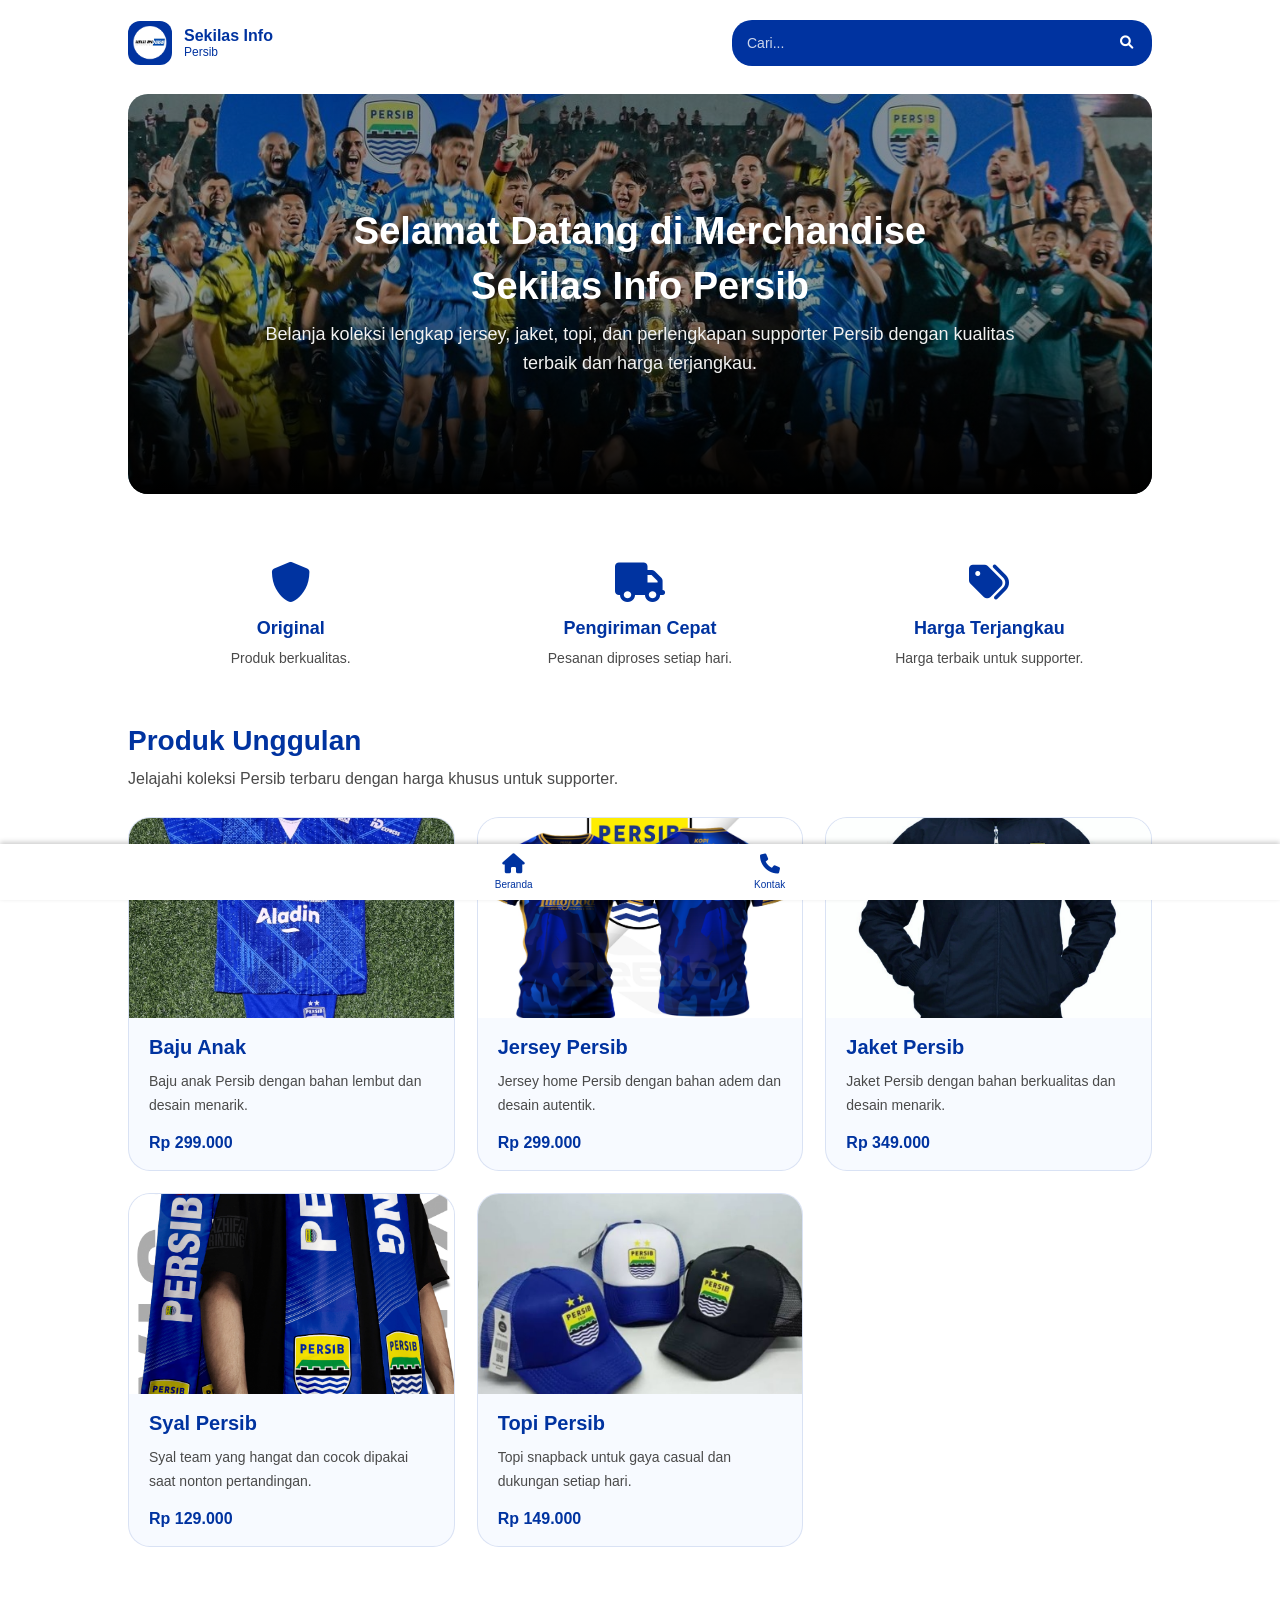
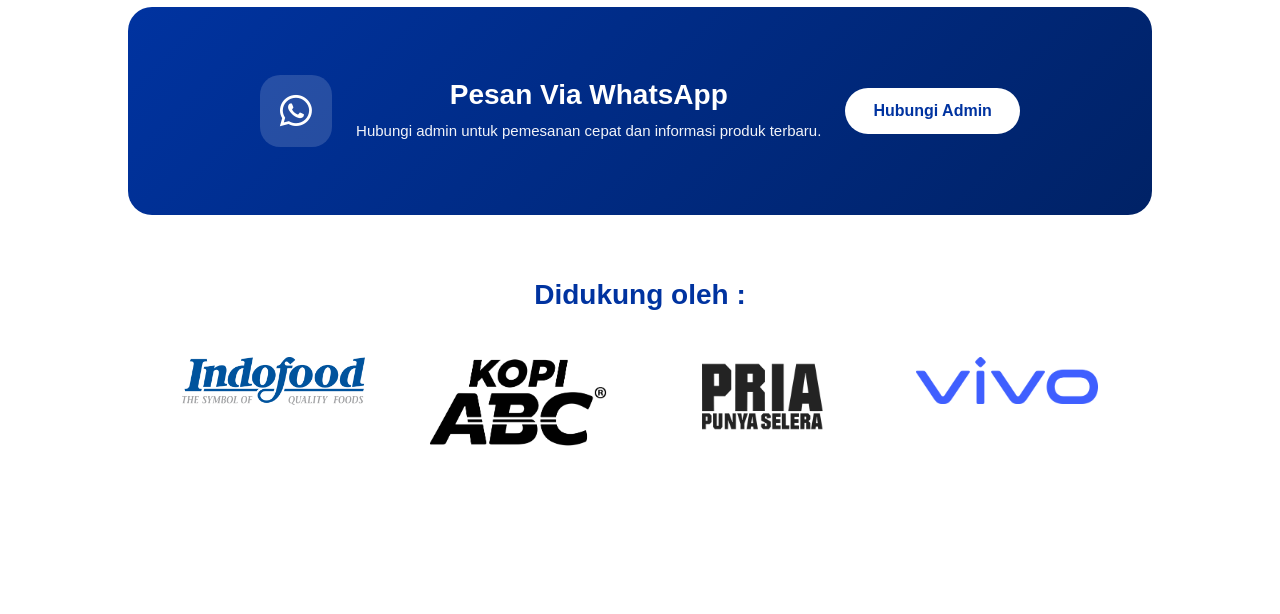
==== index.html @ 32153c06 "first commit" ====
<!DOCTYPE html>
<html lang="en">

<head>
    <meta charset="UTF-8">
    <meta name="viewport" content="width=device-width, initial-scale=1.0">
    <link rel="stylesheet" href="css/style.css">
    <link rel="stylesheet" href="https://cdnjs.cloudflare.com/ajax/libs/font-awesome/6.0.0/css/all.min.css">
    <script src="script.js"></script>
    <title>Beranda - SIP</title>
</head>

<body>
    <header class="app-header">
        <div class="app-header-container">
            <div class="logo-wrap">
                <img src="img/Logo-SIP.png" alt="Logo SIP" class="logo-icon">
                <div>
                    <span class="logo-title">Sekilas Info</span>
                    <span class="logo-subtitle">Persib</span>
                </div>
            </div>

            <form class="search-form" action="#" method="get">
                <input type="search" name="q" placeholder="Cari..." aria-label="Cari" class="search-input">
                <button type="submit" class="search-button">
                    <i class="fas fa-search"></i>
                </button>
            </form>
        </div>
    </header>

    <main class="page-content">
        <section class="hero">
            <h1>Selamat Datang di Merchandise</h1>
            <h1>Sekilas Info Persib</h1>
            <p>Belanja koleksi lengkap jersey, jaket, topi, dan perlengkapan supporter Persib dengan kualitas terbaik
                dan harga terjangkau.</p>
        </section>
    </main>

    <section class="benefit-section">

        <div class="benefit-card">
            <i class="fas fa-shield-alt"></i>
            <h3>Original</h3>
            <p>Produk berkualitas.</p>
        </div>

        <div class="benefit-card">
            <i class="fas fa-truck"></i>
            <h3>Pengiriman Cepat</h3>
            <p>Pesanan diproses setiap hari.</p>
        </div>

        <div class="benefit-card">
            <i class="fas fa-tags"></i>
            <h3>Harga Terjangkau</h3>
            <p>Harga terbaik untuk supporter.</p>
        </div>

    </section>

    <section class="product-section">
        <div class="section-top">
            <div>
                <h2>Produk Unggulan</h2>
                <p>Jelajahi koleksi Persib terbaru dengan harga khusus untuk supporter.</p>
            </div>
        </div>

        <div class="product-grid">
            <a href="detail-baju.html" class="product-card">
                <img src="img/baju-anak.jpeg" alt="Baju Anak Persib" class="product-image">
                <h3>Baju Anak</h3>
                <p>Baju anak Persib dengan bahan lembut dan desain menarik.</p>
                <span class="product-price">Rp 299.000</span>
            </a>
            <a href="detail-jersey.html" class="product-card">
                <img src="img/jersey.jpg" alt="Jersey Persib" class="product-image">
                <h3>Jersey Persib</h3>
                <p>Jersey home Persib dengan bahan adem dan desain autentik.</p>
                <span class="product-price">Rp 299.000</span>
            </a>
            <a href="detail-jaket.html" class="product-card">
                <img src="img/jaket.jpg" alt="Jaket Persib" class="product-image">
                <h3>Jaket Persib</h3>
                <p>Jaket Persib dengan bahan berkualitas dan desain menarik.</p>
                <span class="product-price">Rp 349.000</span>
            </a>
            <a href="detail-syal.html" class="product-card">
                <img src="img/syal.jpeg" alt="Syal Persib" class="product-image">
                <h3>Syal Persib</h3>
                <p>Syal team yang hangat dan cocok dipakai saat nonton pertandingan.</p>
                <span class="product-price">Rp 129.000</span>
            </a>
            <a href="detail-topi.html" class="product-card">
                <img src="img/topi.jpeg" alt="Topi Persib" class="product-image">
                <h3>Topi Persib</h3>
                <p>Topi snapback untuk gaya casual dan dukungan setiap hari.</p>
                <span class="product-price">Rp 149.000</span>
            </a>
        </div>
        <div class="no-results" aria-live="polite" hidden>Tidak ada produk yang cocok dengan pencarian Anda.</div>
    </section>

    <section class="cta-section">
        <div class="whatsapp-card">
            <div class="whatsapp-icon">
                <i class="fab fa-whatsapp"></i>
            </div>

            <div class="whatsapp-content">
                <h2>Pesan Via WhatsApp</h2>
                <p>
                    Hubungi admin untuk pemesanan cepat dan informasi produk terbaru.
                </p>
            </div>

            <a href="https://wa.me/62882002125311" class="whatsapp-button" target="_blank">
                Hubungi Admin
            </a>
        </div>
    </section>

    <section class="sponsor-section">
        <h2>Didukung oleh :</h2>
        <div class="sponsor-grid">
            <div class="sponsor-card">
                <img src="img/Indofood_logo-en.svg.png" alt="Sponsor 1">
            </div>
            <div class="sponsor-card">
                <img src="img/kopi-abc-logo.png" alt="Sponsor 2">
            </div>
            <div class="sponsor-card">
                <img src="img/Pria Punya Selera.png" alt="Sponsor 3">
            </div>
            <div class="sponsor-card">
                <img src="img/Vivo_logo_2019.svg.png" alt="Sponsor 3">
            </div>
        </div>
    </section>

    <nav class="bottom-menu">
        <div class="container">
            <a href="index.html" class="menu-item">
                <i class="fas fa-home icon"></i>
                <span class="label">Beranda</span>
            </a>
            <a href="#" class="menu-item">
                <i class="fas fa-phone icon"></i>
                <span class="label">Kontak</span>
            </a>
        </div>
    </nav>
</body>

</html>
---- css/style.css ----
* {
    margin: 0;
    padding: 0;
    box-sizing: border-box;
}

body {
    font-family: Arial, Helvetica, sans-serif;
    min-height: 100vh;
    padding-bottom: 80px;
    padding-top: 84px;
}

.app-header {
    position: fixed;
    top: 0;
    left: 0;
    width: 100%;
    background-color: #ffffff;
    z-index: 1000;
}

.app-header-container {
    width: 80%;
    margin: auto;
    display: flex;
    flex-wrap: wrap;
    align-items: center;
    justify-content: space-between;
    gap: 16px;
    color: #0033A0;
    padding: 20px 0px;
}

.logo-wrap {
    display: flex;
    align-items: center;
    gap: 12px;
}

.logo-icon {
    width: 44px;
    height: 44px;
    border-radius: 12px;
    background-color: #0033A0;
    object-fit: cover;
}

.logo-title {
    display: block;
    font-size: 16px;
    font-weight: 700;
}

.logo-subtitle {
    display: block;
    font-size: 12px;
    color: #0033A0;
}

.search-form {
    display: flex;
    align-items: stretch;
    width: min(100%, 420px);
    border-radius: 20px;
    overflow: hidden;
    flex-shrink: 0;
}

.search-input {
    background: #0033A0;
    flex: 1;
    border: none;
    padding: 15px;
    font-size: 14px;
    color: white;
    min-width: 0;
}

.search-input:focus {
    outline: none;
}

.search-input::placeholder {
    color: rgba(255, 255, 255, 0.8);
    opacity: 1;
}

.search-button {
    background: #0033A0;
    border: none;
    color: white;
    padding: 0 18px;
    min-width: 52px;

    display: flex;
    align-items: center;
    justify-content: center;

    cursor: pointer;
    transition: background 0.2s ease;
}

.page-content {
    width: 80%;
    height: 400px;
    margin: auto;
    margin-top: 10px;

    background-image: url("../img/banner.jpg");
    background-size: cover;
    background-position: center;
    background-repeat: no-repeat;

    border-radius: 20px;

    position: relative;
    overflow: hidden;

    display: flex;
    justify-content: center;
    align-items: center;
}

.page-content::before {
    content: "";
    position: absolute;
    inset: 0;

    background: linear-gradient(
        to bottom,
        rgba(0, 0, 0, 0.416) 0%,
        rgba(0, 0, 0, 0.416) 50%,
        rgb(0, 0, 0) 100%
    );

    z-index: 1;
}

.hero {
    position: relative;
    z-index: 2;

    max-width: 760px;
    text-align: center;

    color: #fff;
}

.hero h1 {
    font-size: 38px;
    margin-bottom: 12px;
    color: #fff;
}

.hero p {
    font-size: 18px;
    line-height: 1.6;
    color: #f1f1f1;
}

.about-brand {
    width: 60%;
    margin: auto;
    text-align: center;
    margin-top: 50px;
}

.about-brand h2 {
    font-size: 28px;
    color: #0033A0;
    margin-bottom: 16px;
}

.about-brand p {
    font-size: 16px;
    line-height: 1.6;
    color: #4a4a4a;
}

.product-section {
    width: 80%;
    margin: auto;
    padding: 28px 0px;
    background: #ffffff;
    border-radius: 24px;
}

.product-detail-page {
    width: 80%;
    margin: 32px auto 24px;
}

.product-detail-card {
    display: grid;
    grid-template-columns: 1.1fr 1fr;
    gap: 32px;
    background: #ffffff;
    border-radius: 28px;
    overflow: hidden;
    box-shadow: 0 24px 56px rgba(0, 0, 0, 0.08);
    border: 1px solid rgba(0, 51, 160, 0.1);
}

.detail-image {
    width: 100%;
    height: 100%;
    object-fit: cover;
    display: block;
}

.detail-info {
    padding: 32px;
    display: flex;
    flex-direction: column;
    gap: 18px;
}

.detail-info h1 {
    font-size: 34px;
    color: #0033A0;
}

.detail-subtitle {
    color: #4a4a4a;
    font-size: 16px;
}

.detail-price {
    display: inline-block;
    font-size: 28px;
    font-weight: 800;
    color: #0033A0;
}

.detail-features {
    list-style: none;
    padding-left: 0;
    display: grid;
    gap: 10px;
}

.detail-features li {
    padding-left: 22px;
    position: relative;
    color: #444;
    line-height: 1.7;
}

.detail-features li::before {
    content: "\f00c";
    font-family: "Font Awesome 6 Free";
    font-weight: 900;
    position: absolute;
    left: 0;
    top: 2px;
    color: #0033A0;
}

.buy-button {
    width: fit-content;
    padding: 14px 26px;
    border-radius: 999px;
    background: #0033A0;
    color: #fff;
    text-decoration: none;
    font-weight: 700;
    transition: background 0.2s ease, transform 0.2s ease;
}

.buy-button:hover {
    background: #002266;
    transform: translateY(-1px);
}

.section-top {
    display: flex;
    align-items: center;
    justify-content: space-between;
    gap: 16px;
    margin-bottom: 24px;
}

.section-top h2 {
    font-size: 28px;
    color: #0033A0;
    margin-bottom: 8px;
}

.section-top p {
    color: #4a4a4a;
    line-height: 1.7;
    max-width: 640px;
}

.product-grid {
    display: grid;
    grid-template-columns: repeat(3, minmax(0, 1fr));
    gap: 22px;
}

.product-card {
    display: flex;
    flex-direction: column;
    background: #f7faff;
    border-radius: 22px;
    overflow: hidden;
    border: 1px solid rgba(0, 51, 160, 0.12);
    transition: transform 0.25s ease, box-shadow 0.25s ease;
    text-decoration: none;
    color: inherit;
}

.product-card:hover {
    transform: translateY(-6px);
    box-shadow: 0 22px 40px rgba(0, 51, 160, 0.14);
}

.product-image {
    width: 100%;
    height: 200px;
    object-fit: cover;
    display: block;
}

.product-card h3 {
    font-size: 20px;
    margin: 18px 20px 10px;
    color: #0033A0;
}

.product-card p {
    color: #4a4a4a;
    font-size: 14px;
    line-height: 1.75;
    margin: 0 20px 16px;
}

.product-price {
    display: inline-block;
    margin: 0 20px 18px;
    color: #0033A0;
    font-weight: 700;
}

.benefit-section {
    width: 80%;
    margin: auto;
    margin-top: 40px;
    display: grid;
    grid-template-columns: repeat(3, minmax(0, 1fr));
    gap: 24px;
}

.benefit-card {
    display: flex;
    flex-direction: column;
    align-items: center;
    text-align: center;
    padding: 28px 24px;
    border-radius: 20px;
    transition: transform 0.25s ease, box-shadow 0.25s ease;
}

.benefit-card i {
    font-size: 40px;
    color: #0033A0;
    margin-bottom: 16px;
}

.benefit-card h3 {
    font-size: 18px;
    color: #0033A0;
    margin-bottom: 8px;
    font-weight: 700;
}

.benefit-card p {
    color: #4a4a4a;
    font-size: 14px;
    line-height: 1.6;
    margin: 0;
}

.cta-section {
    width: 80%;
    margin: 32px auto;
    padding: 40px;
    background: linear-gradient(135deg, #0033A0 0%, #002266 100%);
    border-radius: 24px;
    text-align: center;
    display: flex;
    flex-direction: column;
    align-items: center;
    gap: 24px;
}

.sponsor-section {
    width: 80%;
    margin: 24px auto 32px;
    padding: 32px;
    border-radius: 24px;
    text-align: center;
}

.sponsor-section h2 {
    font-size: 28px;
    color: #0033A0;
    margin-bottom: 24px;
}

.sponsor-grid {
    display: grid;
    grid-template-columns: repeat(4, minmax(0, 1fr));
    gap: 18px;
}

.sponsor-card {
    border-radius: 20px;
    padding: 22px;
    display: flex;
    flex-direction: column;
    align-items: center;
    gap: 12px;
}

.sponsor-card img {
    width: 100%;
    max-width: 200px;
    object-fit: contain;
}

.sponsor-card span {
    font-weight: 700;
    color: #0033A0;
}

.whatsapp-section {
    width: 80%;
    margin: 0 auto 32px;
}

.whatsapp-card {
    border-radius: 24px;
    padding: 28px 0px;

    display: flex;
    align-items: center;
    justify-content: space-between;
    gap: 24px;

    color: white;
}

.whatsapp-icon {
    width: 72px;
    height: 72px;
    border-radius: 20px;
    background: rgba(255, 255, 255, 0.15);

    display: flex;
    align-items: center;
    justify-content: center;

    flex-shrink: 0;
}

.whatsapp-icon i {
    font-size: 36px;
}

.whatsapp-content {
    flex: 1;
}

.whatsapp-content h2 {
    font-size: 28px;
    margin-bottom: 8px;
}

.whatsapp-content p {
    font-size: 15px;
    line-height: 1.6;
    opacity: 0.95;
}

.whatsapp-button {
    background: white;
    color: #0033A0;
    text-decoration: none;

    padding: 14px 28px;
    border-radius: 999px;

    font-weight: 700;
    transition: 0.2s ease;

    white-space: nowrap;
}

.whatsapp-button:hover {
    transform: translateY(-2px);
    background: #f5f5f5;
}

.no-results {
    width: 100%;
    padding: 18px 22px;
    margin-top: 24px;
    background: rgba(255, 255, 255, 0.9);
    border-radius: 18px;
    color: #0033A0;
    font-weight: 700;
    border: 1px solid rgba(0, 51, 160, 0.15);
    text-align: center;
}

.bottom-menu {
    background-color: white;
    position: fixed;
    bottom: 0;
    width: 100%;
    display: flex;
    justify-content: space-around;
    align-items: center;
    padding: 10px 0;
    box-shadow: 0 -2px 5px rgba(0, 0, 0, 0.2);
}

.bottom-menu .container {
    display: flex;
    width: 40%;
    justify-content: space-around;
}

.menu-item {
    display: flex;
    flex-direction: column;
    align-items: center;
    text-decoration: none;
    color: #0033A0;
    font-size: 12px;
    transition: color 0.3s;
}

.menu-item .icon {
    font-size: 20px;
    margin-bottom: 5px;
}

.menu-item .label {
    font-size: 10px;
}

/* =============================== */
/* RESPONSIVE */
/* =============================== */

/* TABLET */
@media (max-width: 992px) {

    .app-header-container,
    .page-content,
    .product-section,
    .product-detail-page {
        width: 92%;
    }

    .search-form {
        width: 40%;
    }

    .page-content {
        height: 320px;
        padding: 20px;
    }

    .hero h1 {
        font-size: 30px;
    }

    .hero p {
        font-size: 16px;
    }

    .product-grid {
        grid-template-columns: repeat(2, minmax(0, 1fr));
    }

    .product-detail-card {
        grid-template-columns: 1fr;
    }

    .detail-image {
        height: 350px;
    }

    .detail-info {
        padding: 24px;
    }

    .detail-info h1 {
        font-size: 28px;
    }

    .section-top {
        flex-direction: column;
        align-items: flex-start;
    }

    .benefit-section {
        grid-template-columns: repeat(3, minmax(0, 1fr));
    }

    .cta-section {
        padding: 32px;
    }

    .bottom-menu .container {
        width: 70%;
    }
}

/* MOBILE */
@media (max-width: 768px) {

    .app-header-container,
    .page-content,
    .product-section,
    .product-detail-page,
    .about-brand {
        width: 94%;
    }

    .app-header-container {
        padding: 16px 0;
    }

    .logo-title {
        font-size: 14px;
    }

    .logo-subtitle {
        font-size: 11px;
    }

    .search-input {
        padding: 12px;
        font-size: 13px;
    }

    .search-button {
        padding: 0 14px;
    }

    .page-content {
        height: 260px;
        border-radius: 16px;
    }

    .hero h1 {
        font-size: 24px;
    }

    .hero p {
        font-size: 14px;
        line-height: 1.5;
    }

    .about-brand {
        width: 80%;
        text-align: center;
    }

    .about-brand h2 {
        font-size: 22px;
        margin-bottom: 12px;
    }

    .about-brand p {
        text-align: justify;
        font-size: 14px;
        line-height: 1.7;
    }

    .sponsor-section {
        width: 94%;
        padding: 20px 0;
    }

    .sponsor-grid {
        grid-template-columns: repeat(1, minmax(0, 1fr));
        gap: 16px;
    }

    .benefit-section {
        width: 94%;
        grid-template-columns: repeat(3, 1fr);
        gap: 8px;
        margin-top: 10px;

    }

    .benefit-card {
        padding: 10px 6px;
        border-radius: 12px;
        min-height: 100px;
        justify-content: center;
    }

    .benefit-card i {
        font-size: 18px;
        margin-bottom: 6px;
    }

    .benefit-card h3 {
        font-size: 10px;
        line-height: 1.2;
        margin-bottom: 3px;
    }

    .benefit-card p {
        font-size: 8px;
        line-height: 1.3;
    }

    .section-top h2 {
        font-size: 22px;
    }

    .section-top p {
        font-size: 14px;
    }

    .product-card h3 {
        font-size: 18px;
    }

    .product-card p {
        font-size: 13px;
    }

    .product-grid {
        grid-template-columns: repeat(1, minmax(0, 1fr));
    }

    .product-image {
        height: 220px;
    }

    .detail-image {
        height: 260px;
    }

    .detail-info {
        padding: 20px;
        gap: 14px;
    }

    .detail-info h1 {
        font-size: 24px;
    }

    .detail-subtitle {
        font-size: 14px;
    }

    .detail-price {
        font-size: 24px;
    }

    .detail-features li {
        font-size: 14px;
    }

    .cta-section {
        width: 94%;
        margin: 24px auto;
        padding: 28px 20px;
    }

    .whatsapp-section {
        width: 94%;
        margin-bottom: 24px;
    }

    .whatsapp-card {
        flex-direction: column;
        text-align: center;
        padding: 22px 18px;
        border-radius: 20px;
        gap: 18px;
    }

    .whatsapp-icon {
        width: 58px;
        height: 58px;
        border-radius: 16px;
    }

    .whatsapp-icon i {
        font-size: 28px;
    }

    .whatsapp-content h2 {
        font-size: 20px;
    }

    .whatsapp-content p {
        font-size: 13px;
    }

    .whatsapp-button {
        width: 100%;
        text-align: center;
        padding: 12px 20px;
        font-size: 14px;
    }

    .buy-button {
        width: 100%;
        text-align: center;
        justify-content: center;
    }

    .sponsor-grid {
        grid-template-columns: repeat(2, minmax(0, 1fr));
    }

    .sponsor-card img {
        max-width: 100px;
    }

    .bottom-menu .container {
        width: 100%;
    }

    .menu-item .icon {
        font-size: 18px;
    }

    .menu-item .label {
        font-size: 9px;
    }
}

/* SMALL MOBILE */
@media (max-width: 480px) {

    .page-content {
        height: 220px;
    }

    .about-brand {
        margin-top: 24px;
    }

    .about-brand h2 {
        font-size: 20px;
    }

    .about-brand p {
        font-size: 13px;
        line-height: 1.6;
    }

    .hero h1 {
        font-size: 20px;
    }

    .hero p {
        font-size: 13px;
    }

    .logo-icon {
        width: 38px;
        height: 38px;
    }

    .detail-info h1 {
        font-size: 20px;
    }

    .detail-price {
        font-size: 20px;
    }

    .product-image {
        height: 190px;
    }

    .detail-image {
        height: 220px;
    }
}
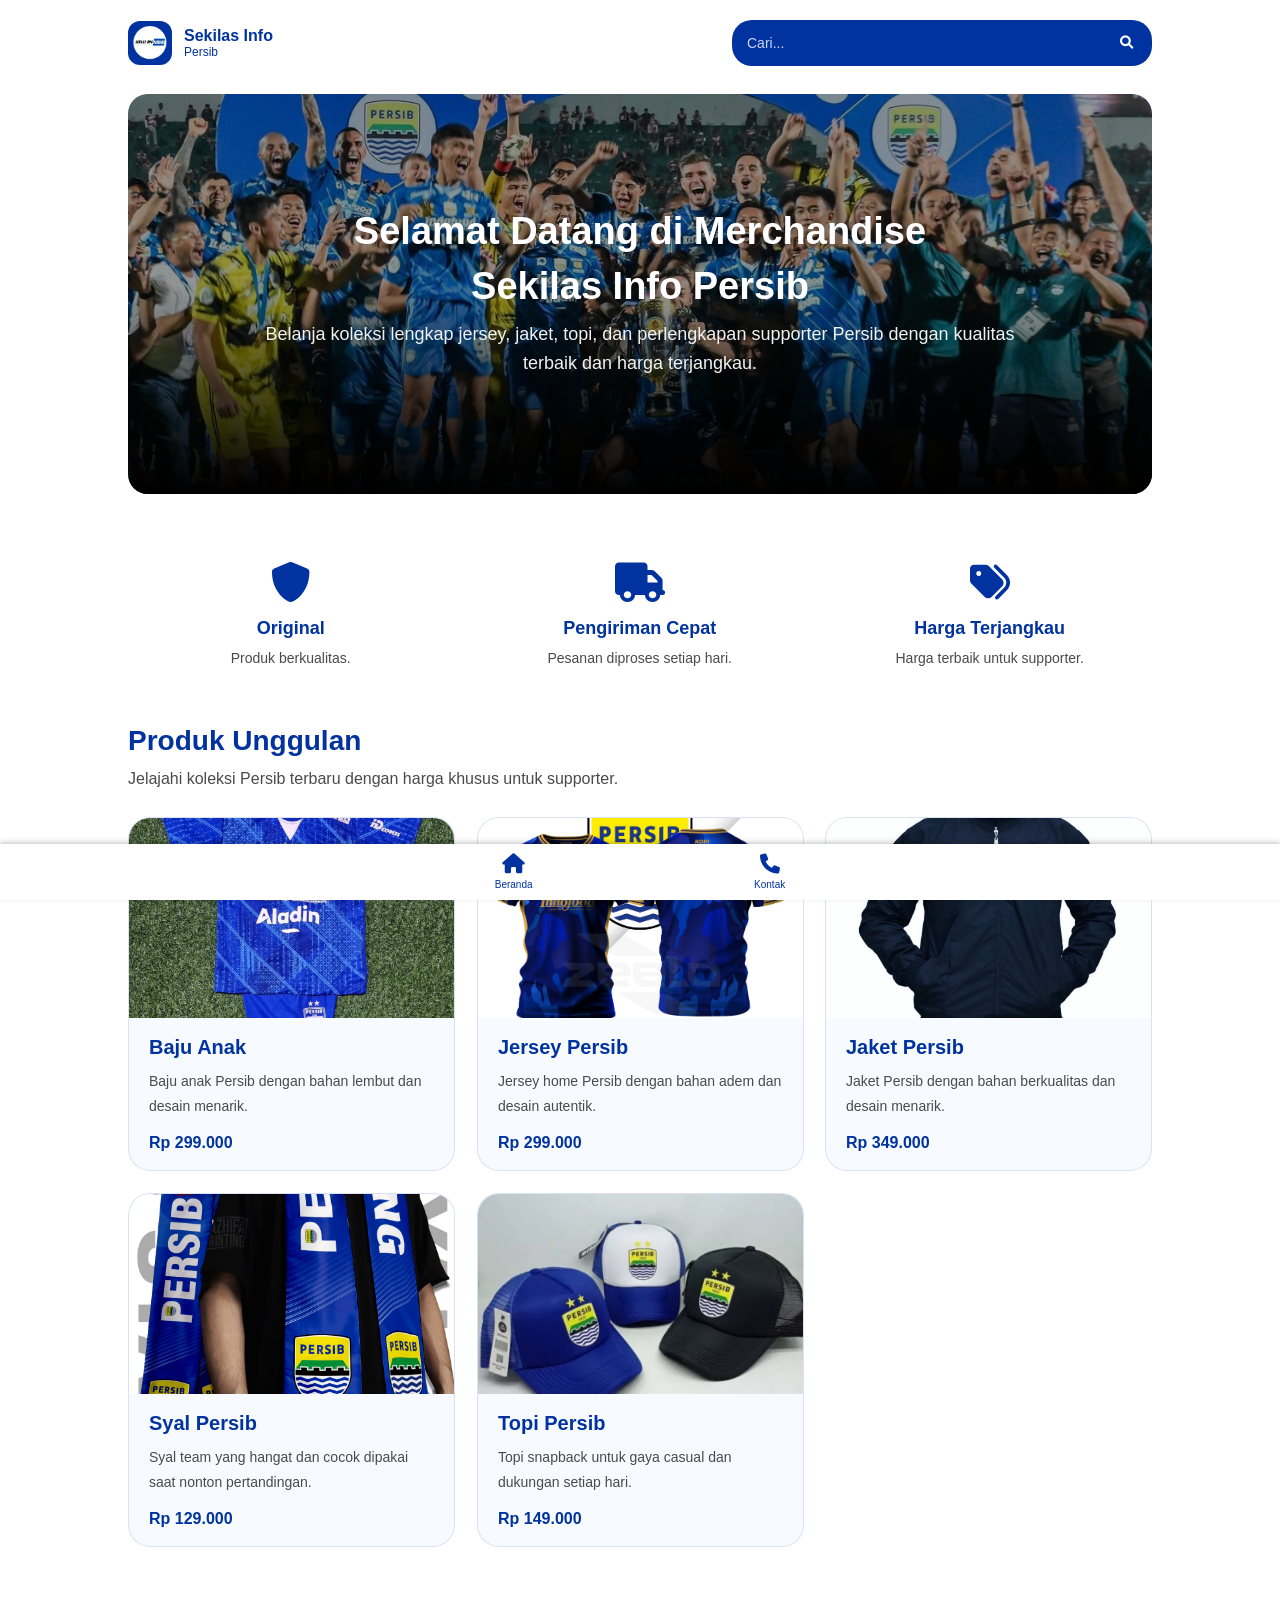
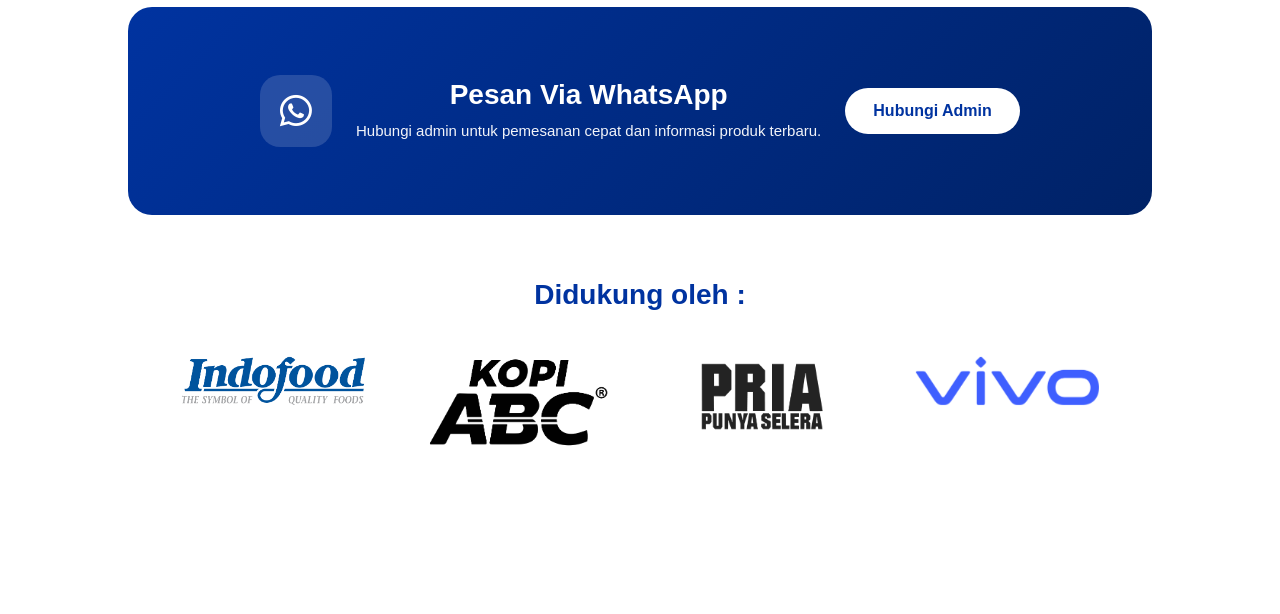
==== commit 2299ee03: "first commit" ====
--- a/index.html
+++ b/index.html
@@ -147,7 +147,7 @@
                 <i class="fas fa-home icon"></i>
                 <span class="label">Beranda</span>
             </a>
-            <a href="#" class="menu-item">
+            <a href="contact.html" class="menu-item">
                 <i class="fas fa-phone icon"></i>
                 <span class="label">Kontak</span>
             </a>
--- a/css/style.css
+++ b/css/style.css
@@ -9,6 +9,54 @@
     min-height: 100vh;
     padding-bottom: 80px;
     padding-top: 84px;
+}
+
+.page-transition-overlay {
+    position: fixed;
+    inset: 0;
+    background: #fff;
+    opacity: 1;
+    pointer-events: none;
+    z-index: 9999;
+    transition: opacity 0.35s ease;
+}
+
+.page-transition-overlay.fade-out {
+    opacity: 0;
+}
+
+@keyframes fadeInUp {
+    from {
+        opacity: 0;
+        transform: translateY(24px);
+    }
+    to {
+        opacity: 1;
+        transform: translateY(0);
+    }
+}
+
+@keyframes floatIn {
+    from {
+        opacity: 0;
+        transform: translateY(12px);
+    }
+    to {
+        opacity: 1;
+        transform: translateY(0);
+    }
+}
+
+.scroll-reveal {
+    opacity: 0;
+    transform: translateY(18px);
+    transition: opacity 0.8s ease, transform 0.8s ease;
+    will-change: opacity, transform;
+}
+
+.scroll-reveal.visible {
+    opacity: 1;
+    transform: translateY(0);
 }
 
 .app-header {
@@ -145,6 +193,7 @@
     text-align: center;
 
     color: #fff;
+    animation: fadeInUp 0.8s ease both;
 }
 
 .hero h1 {
@@ -157,6 +206,9 @@
     font-size: 18px;
     line-height: 1.6;
     color: #f1f1f1;
+    opacity: 0.95;
+    animation: floatIn 0.95s ease both;
+    animation-delay: 0.1s;
 }
 
 .about-brand {
@@ -312,8 +364,8 @@
 }
 
 .product-card:hover {
-    transform: translateY(-6px);
-    box-shadow: 0 22px 40px rgba(0, 51, 160, 0.14);
+    transform: translateY(-8px) scale(1.01);
+    box-shadow: 0 26px 48px rgba(0, 51, 160, 0.16);
 }
 
 .product-image {
@@ -362,6 +414,18 @@
     transition: transform 0.25s ease, box-shadow 0.25s ease;
 }
 
+.benefit-card:nth-child(1) {
+    animation-delay: 0.14s;
+}
+
+.benefit-card:nth-child(2) {
+    animation-delay: 0.20s;
+}
+
+.benefit-card:nth-child(3) {
+    animation-delay: 0.26s;
+}
+
 .benefit-card i {
     font-size: 40px;
     color: #0033A0;
@@ -493,9 +557,13 @@
     border-radius: 999px;
 
     font-weight: 700;
-    transition: 0.2s ease;
+    transition: transform 0.2s ease, background 0.2s ease;
 
     white-space: nowrap;
+}
+
+.whatsapp-button:hover {
+    transform: translateY(-3px);
 }
 
 .whatsapp-button:hover {
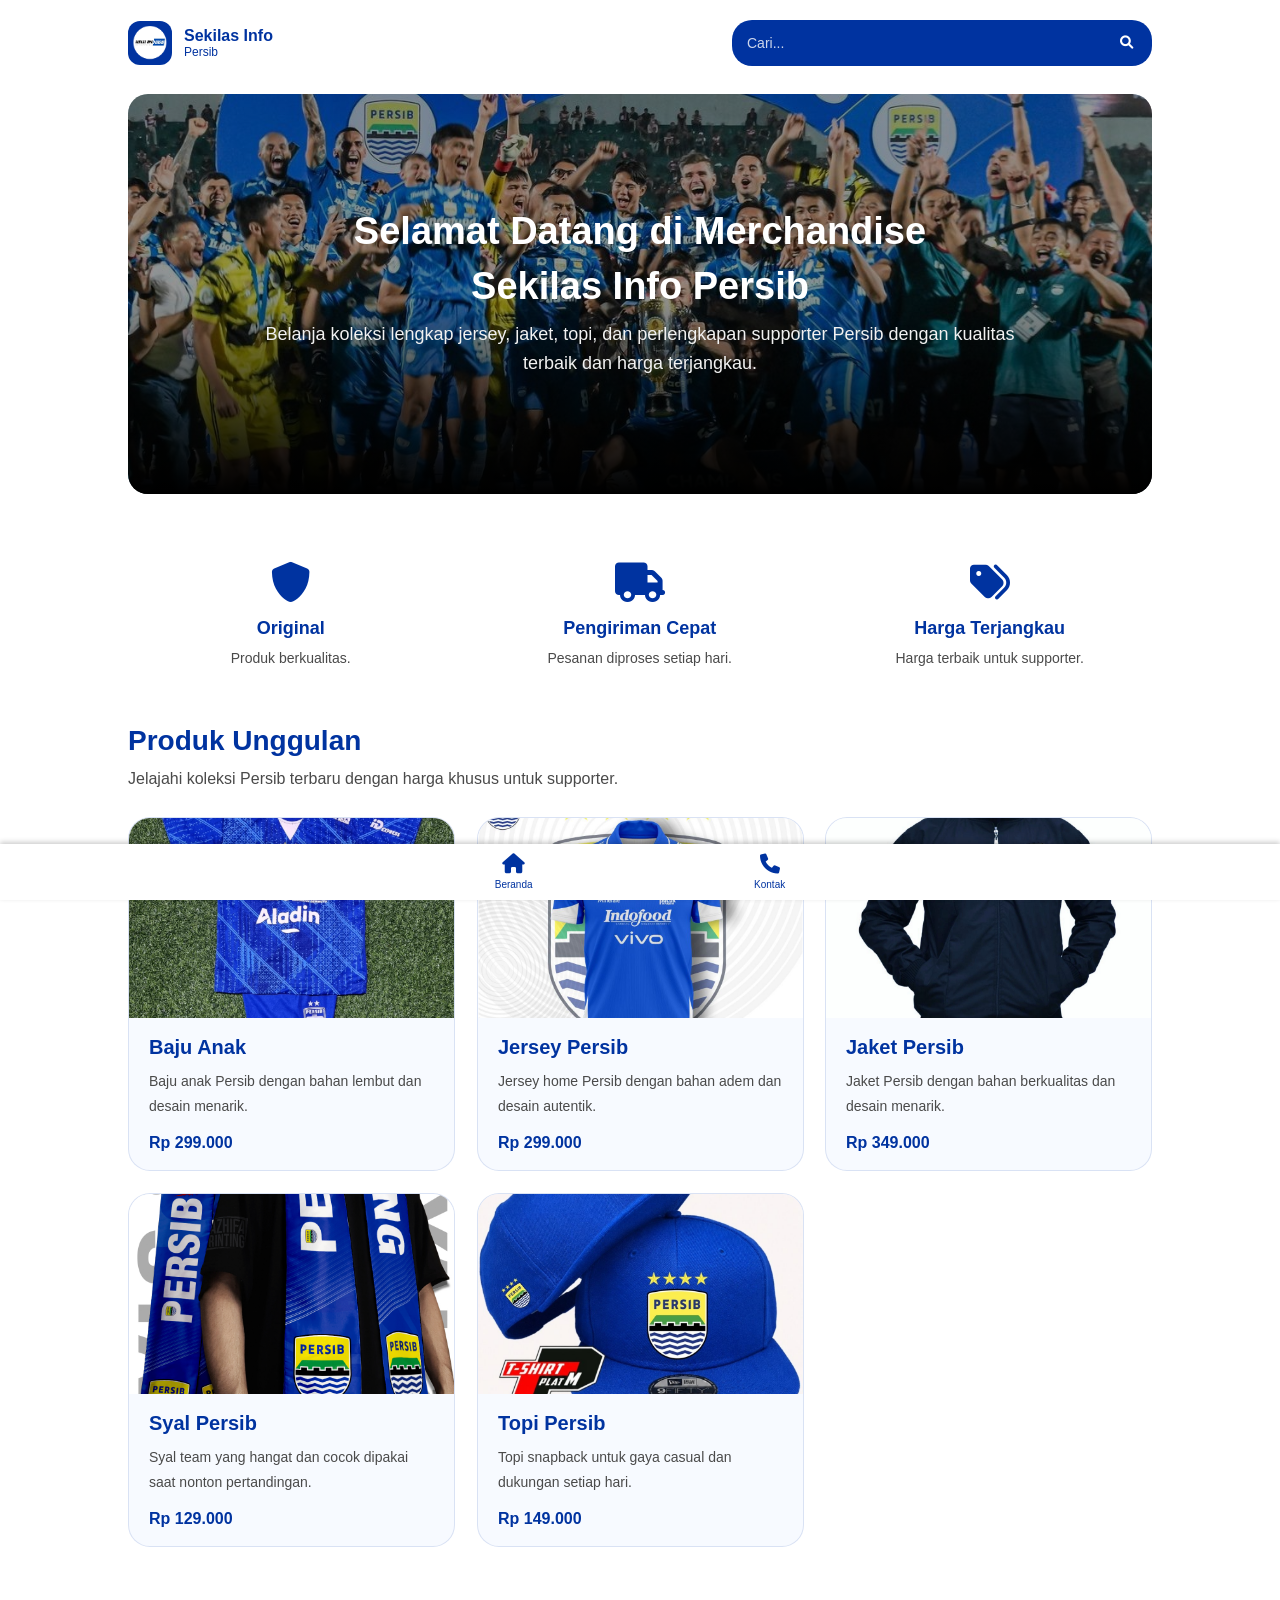
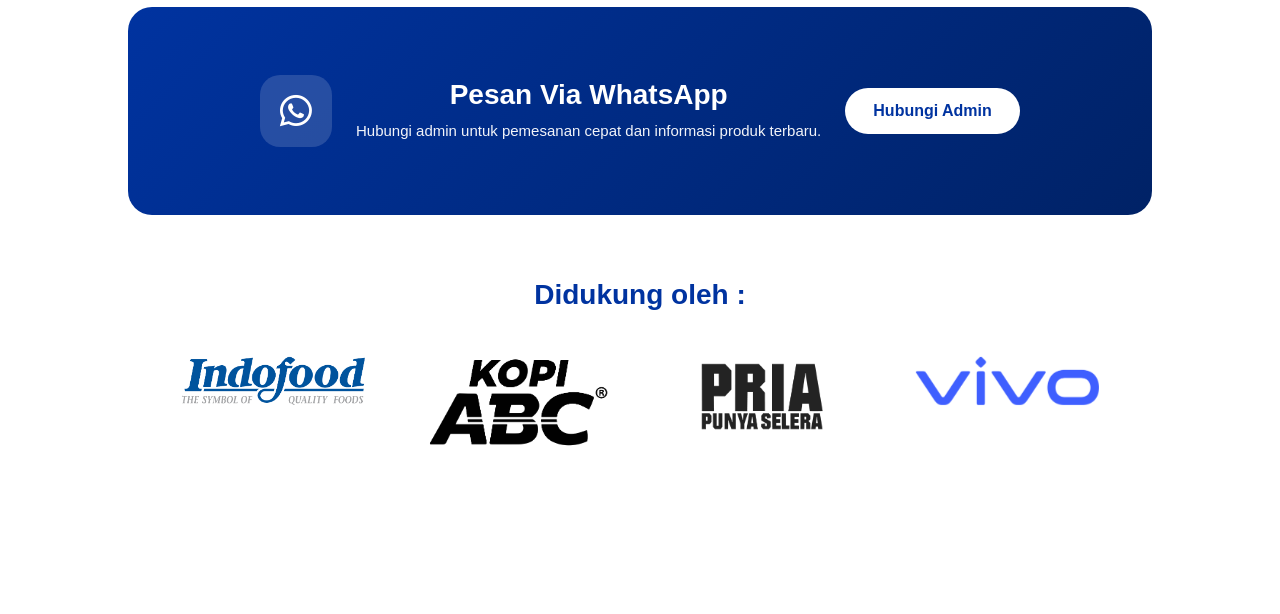
==== commit 8253ccf9: "first commit" ====
--- a/index.html
+++ b/index.html
@@ -77,7 +77,7 @@
                 <span class="product-price">Rp 299.000</span>
             </a>
             <a href="detail-jersey.html" class="product-card">
-                <img src="img/jersey.jpg" alt="Jersey Persib" class="product-image">
+                <img src="img/jersey-home.jpg" alt="Jersey Persib" class="product-image">
                 <h3>Jersey Persib</h3>
                 <p>Jersey home Persib dengan bahan adem dan desain autentik.</p>
                 <span class="product-price">Rp 299.000</span>
@@ -95,7 +95,7 @@
                 <span class="product-price">Rp 129.000</span>
             </a>
             <a href="detail-topi.html" class="product-card">
-                <img src="img/topi.jpeg" alt="Topi Persib" class="product-image">
+                <img src="img/topi-biru.jpg" alt="Topi Persib" class="product-image">
                 <h3>Topi Persib</h3>
                 <p>Topi snapback untuk gaya casual dan dukungan setiap hari.</p>
                 <span class="product-price">Rp 149.000</span>
@@ -117,7 +117,7 @@
                 </p>
             </div>
 
-            <a href="https://wa.me/62882002125311" class="whatsapp-button" target="_blank">
+            <a href="https://wa.me/+6282320605199" class="whatsapp-button" target="_blank">
                 Hubungi Admin
             </a>
         </div>
--- a/css/style.css
+++ b/css/style.css
@@ -11,25 +11,12 @@
     padding-top: 84px;
 }
 
-.page-transition-overlay {
-    position: fixed;
-    inset: 0;
-    background: #fff;
-    opacity: 1;
-    pointer-events: none;
-    z-index: 9999;
-    transition: opacity 0.35s ease;
-}
-
-.page-transition-overlay.fade-out {
-    opacity: 0;
-}
-
 @keyframes fadeInUp {
     from {
         opacity: 0;
         transform: translateY(24px);
     }
+
     to {
         opacity: 1;
         transform: translateY(0);
@@ -41,6 +28,7 @@
         opacity: 0;
         transform: translateY(12px);
     }
+
     to {
         opacity: 1;
         transform: translateY(0);
@@ -175,12 +163,10 @@
     position: absolute;
     inset: 0;
 
-    background: linear-gradient(
-        to bottom,
-        rgba(0, 0, 0, 0.416) 0%,
-        rgba(0, 0, 0, 0.416) 50%,
-        rgb(0, 0, 0) 100%
-    );
+    background: linear-gradient(to bottom,
+            rgba(0, 0, 0, 0.416) 0%,
+            rgba(0, 0, 0, 0.416) 50%,
+            rgb(0, 0, 0) 100%);
 
     z-index: 1;
 }
@@ -268,9 +254,43 @@
     gap: 18px;
 }
 
+.color-options {
+    display: flex;
+    align-items: center;
+    gap: 10px;
+    margin: 18px 0;
+}
+
+.color-btn {
+    padding: 10px 18px;
+    border: 2px solid #1e3a8a;
+    background: white;
+    color: #1e3a8a;
+    border-radius: 10px;
+    cursor: pointer;
+    font-weight: 600;
+    transition: all 0.3s ease;
+}
+
+.color-btn:hover {
+    background: #1e3a8a;
+    color: white;
+}
+
+.color-btn.active {
+    background: #1e3a8a;
+    color: white;
+}
+
 .detail-info h1 {
     font-size: 34px;
     color: #0033A0;
+}
+
+.detail-info h3 {
+    font-size: 15px;
+    margin-bottom: -25px;
+    margin-top: 20px;
 }
 
 .detail-subtitle {
@@ -817,7 +837,7 @@
     }
 
     .detail-image {
-        height: 260px;
+        height: auto;
     }
 
     .detail-info {
@@ -956,8 +976,4 @@
     .product-image {
         height: 190px;
     }
-
-    .detail-image {
-        height: 220px;
-    }
 }
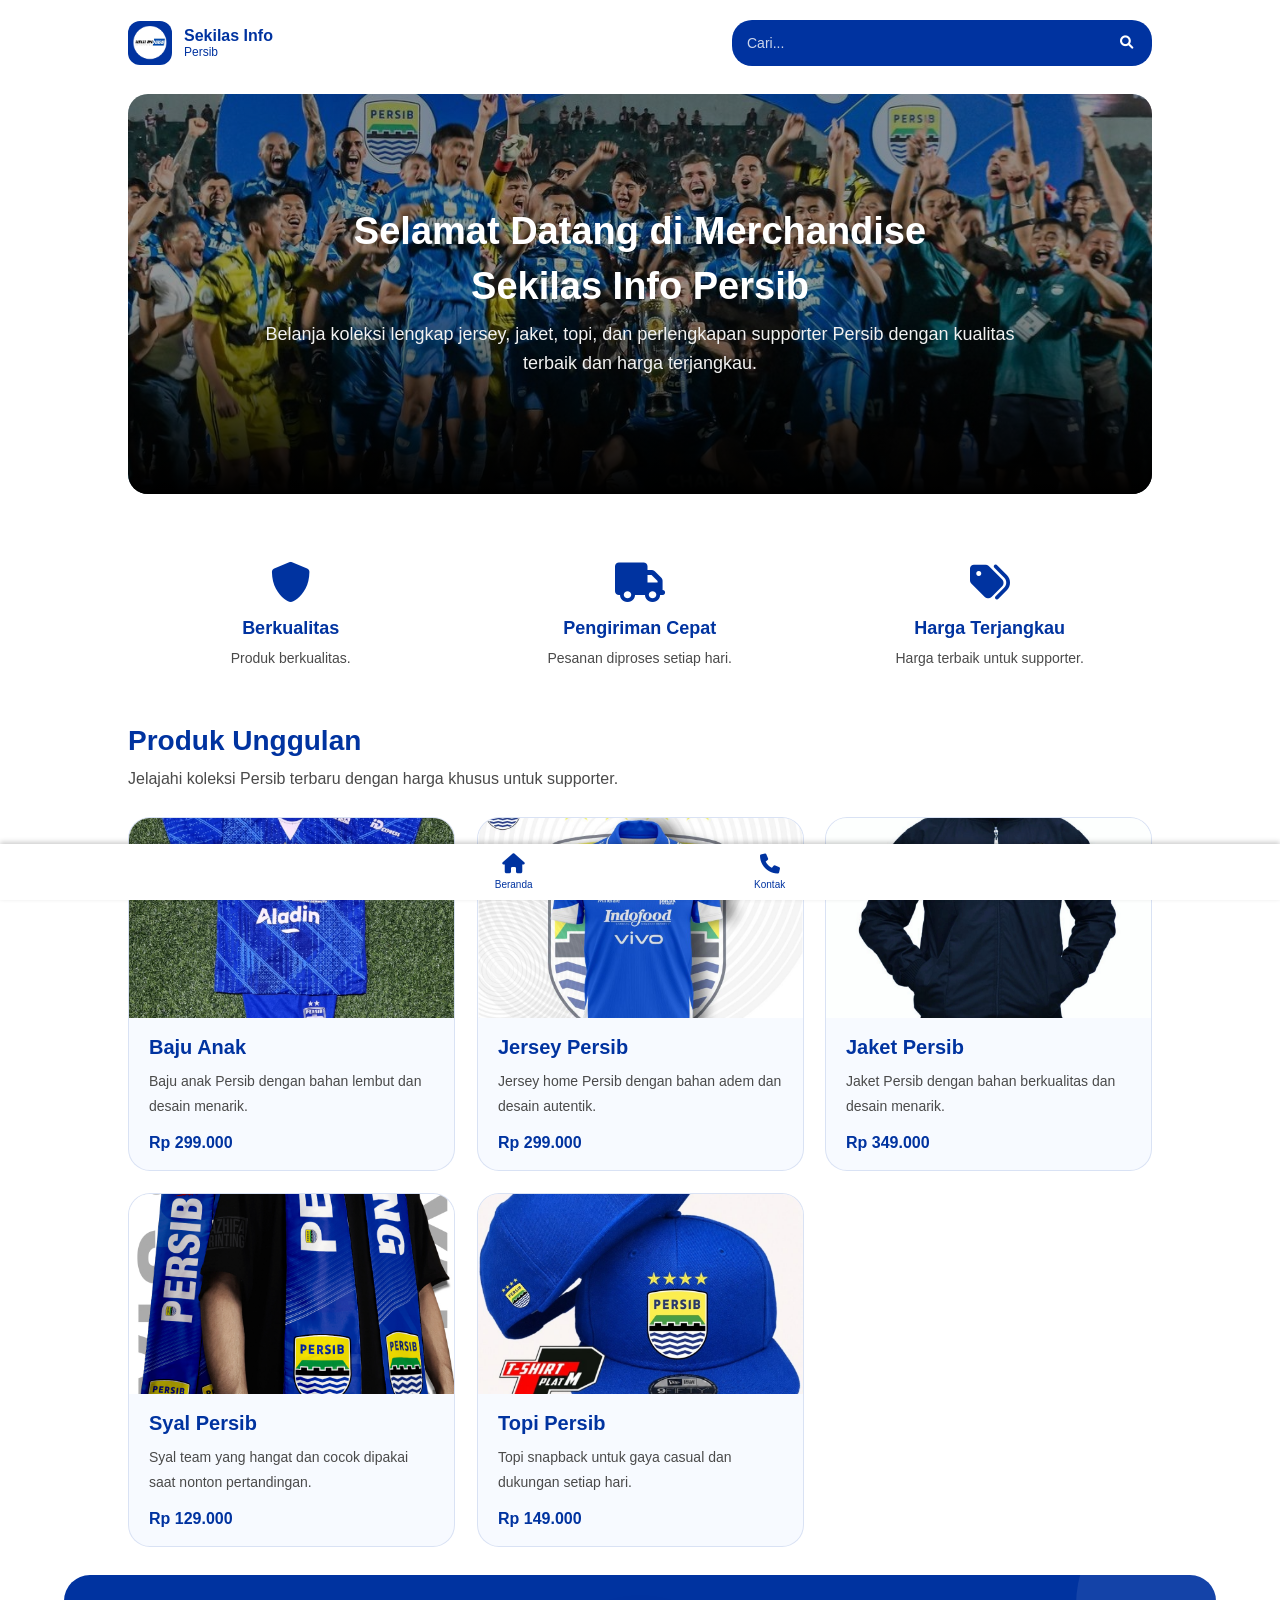
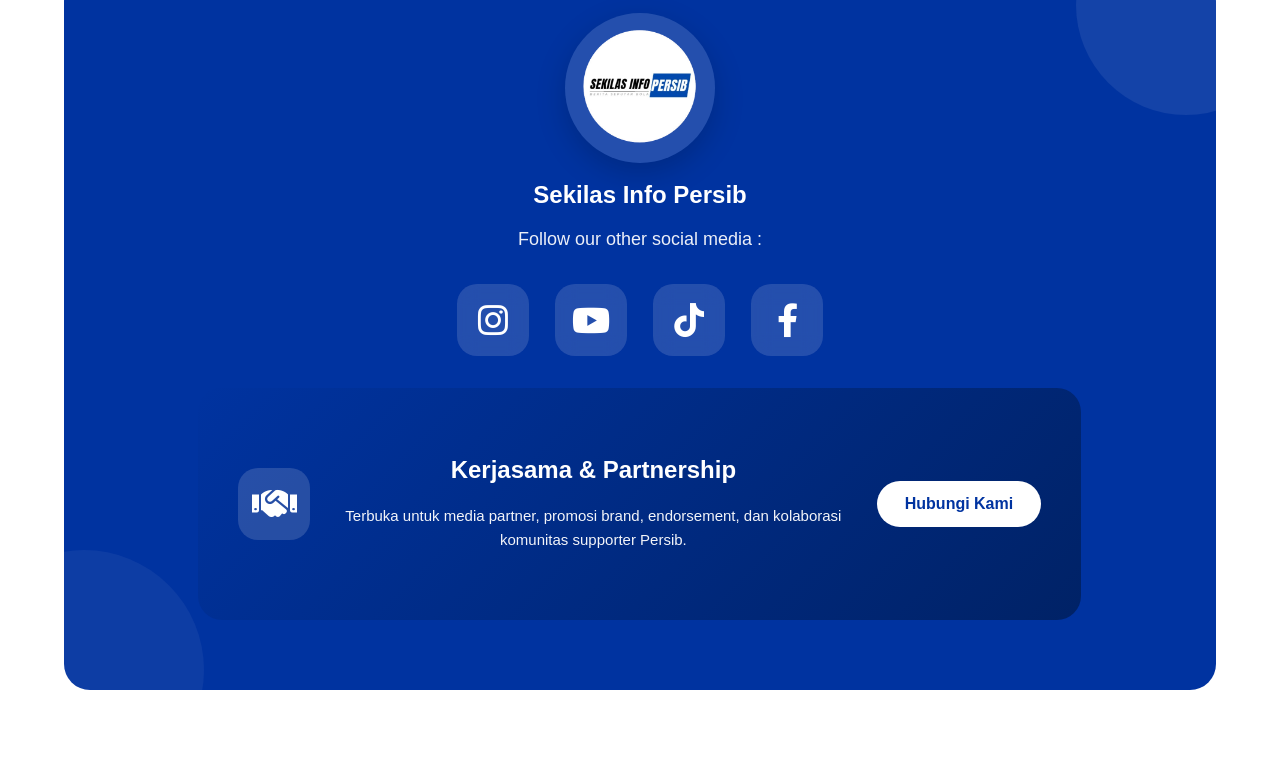
==== commit 00c46430: "first commit" ====
--- a/index.html
+++ b/index.html
@@ -5,6 +5,7 @@
     <meta charset="UTF-8">
     <meta name="viewport" content="width=device-width, initial-scale=1.0">
     <link rel="stylesheet" href="css/style.css">
+    <link rel="stylesheet" href="css/contact.css">
     <link rel="stylesheet" href="https://cdnjs.cloudflare.com/ajax/libs/font-awesome/6.0.0/css/all.min.css">
     <script src="script.js"></script>
     <title>Beranda - SIP</title>
@@ -43,7 +44,7 @@
 
         <div class="benefit-card">
             <i class="fas fa-shield-alt"></i>
-            <h3>Original</h3>
+            <h3>Berkualitas</h3>
             <p>Produk berkualitas.</p>
         </div>
 
@@ -104,7 +105,7 @@
         <div class="no-results" aria-live="polite" hidden>Tidak ada produk yang cocok dengan pencarian Anda.</div>
     </section>
 
-    <section class="cta-section">
+    <!-- <section class="cta-section">
         <div class="whatsapp-card">
             <div class="whatsapp-icon">
                 <i class="fab fa-whatsapp"></i>
@@ -121,9 +122,58 @@
                 Hubungi Admin
             </a>
         </div>
+    </section> -->
+
+    <section class="social-section" style="width: 90%; margin: auto;">
+        <div class="social-header">
+            <img src="img/Logo-SIP.png" alt="Sekilas Info Persib" class="social-logo">
+
+            <h2>Sekilas Info Persib</h2>
+
+            <p>
+                Follow our other social media :
+            </p>
+        </div>
+
+        <div class="social-icons">
+            <a href="https://www.instagram.com/sekilas_infopersib/" target="_blank">
+                <i class="fab fa-instagram"></i>
+            </a>
+
+            <a href="https://youtube.com/@sekilasinfopersib5685?si=5PVWWkWklufu5fL-" target="_blank">
+                <i class="fab fa-youtube"></i>
+            </a>
+
+            <a href="#" target="_blank">
+                <i class="fab fa-tiktok"></i>
+            </a>
+
+            <a href="#" target="_blank">
+                <i class="fab fa-facebook-f"></i>
+            </a>
+        </div>
+        <section class="cta-section">
+            <div class="whatsapp-card">
+                <div class="whatsapp-icon">
+                    <i class="fas fa-handshake"></i>
+                </div>
+
+                <div class="whatsapp-content">
+                    <h2>Kerjasama & Partnership</h2>
+                    <p>
+                        Terbuka untuk media partner, promosi brand, endorsement,
+                        dan kolaborasi komunitas supporter Persib.
+                    </p>
+                </div>
+
+                <a href="https://wa.me/+6282320605199" class="whatsapp-button" target="_blank">
+                    Hubungi Kami
+                </a>
+            </div>
+        </section>
     </section>
 
-    <section class="sponsor-section">
+    <!-- <section class="sponsor-section">
         <h2>Didukung oleh :</h2>
         <div class="sponsor-grid">
             <div class="sponsor-card">
@@ -139,7 +189,7 @@
                 <img src="img/Vivo_logo_2019.svg.png" alt="Sponsor 3">
             </div>
         </div>
-    </section>
+    </section> -->
 
     <nav class="bottom-menu">
         <div class="container">
--- a/css/contact.css
+++ b/css/contact.css
@@ -0,0 +1,554 @@
+.contact-page {
+    width: 80%;
+    margin: auto;
+    display: flex;
+    justify-content: center;
+}
+
+.social-section {
+    margin-top: 40px;
+    padding: 38px 24px;
+    border-radius: 26px;
+    background: #0033A0;
+    text-align: center;
+    color: #fff;
+    position: relative;
+    overflow: hidden;
+}
+
+.social-section::before {
+    content: "";
+    position: absolute;
+    top: -80px;
+    right: -80px;
+    width: 220px;
+    height: 220px;
+    background: rgba(255, 255, 255, 0.08);
+    border-radius: 50%;
+}
+
+.social-section::after {
+    content: "";
+    position: absolute;
+    bottom: -100px;
+    left: -100px;
+    width: 240px;
+    height: 240px;
+    background: rgba(255, 255, 255, 0.05);
+    border-radius: 50%;
+}
+
+.social-header {
+    position: relative;
+    z-index: 2;
+    display: flex;
+    flex-direction: column;
+    align-items: center;
+}
+
+.social-header h2 {
+    font-size: 34px;
+    font-weight: 800;
+    color: #ffffff;
+    margin-bottom: 10px;
+    line-height: 1.2;
+}
+
+.social-header p {
+    font-size: 18px;
+    font-weight: 500;
+    color: rgba(255, 255, 255, 0.92);
+    margin-bottom: 34px;
+}
+
+.social-logo {
+    width: 150px;
+    height: 150px;
+    object-fit: cover;
+    border-radius: 50%;
+    background: rgba(255, 255, 255, 0.14);
+    margin-bottom: 18px;
+    box-shadow: 0 10px 30px rgba(0, 0, 0, 0.18);
+}
+
+.social-icons {
+    position: relative;
+    z-index: 2;
+
+    display: flex;
+    justify-content: center;
+    align-items: center;
+    gap: 26px;
+    flex-wrap: wrap;
+}
+
+.social-icons a {
+    width: 72px;
+    height: 72px;
+
+    display: flex;
+    align-items: center;
+    justify-content: center;
+
+    border-radius: 20px;
+
+    background: rgba(255, 255, 255, 0.14);
+    backdrop-filter: blur(10px);
+
+    color: #fff;
+    font-size: 34px;
+
+    text-decoration: none;
+
+    transition: all 0.3s ease;
+}
+
+.social-icons a:hover {
+    transform: translateY(-6px);
+    background: rgba(255, 255, 255, 0.22);
+}
+
+.social-icons a i {
+    transition: transform 0.3s ease;
+}
+
+.social-icons a:hover i {
+    transform: scale(1.08);
+}
+
+.contact-intro {
+    text-align: center;
+    margin-bottom: 32px;
+}
+
+.contact-intro h1 {
+    font-size: 34px;
+    color: #0033A0;
+    margin-bottom: 12px;
+}
+
+.contact-intro p {
+    color: #4a4a4a;
+    line-height: 1.75;
+    max-width: 640px;
+    margin: 0 auto;
+}
+
+.contact-layout {
+    display: grid;
+    grid-template-columns: repeat(3, minmax(0, 1fr));
+    gap: 18px;
+    margin-bottom: 32px;
+}
+
+.contact-card {
+    border-radius: 24px;
+    padding: 26px;
+    text-align: center;
+}
+
+.contact-card i {
+    font-size: 28px;
+    color: #0033A0;
+    margin-bottom: 14px;
+}
+
+.contact-card h2 {
+    font-size: 18px;
+    color: #0033A0;
+    margin-bottom: 10px;
+}
+
+.contact-card a {
+    text-decoration: none;
+    color: #4a4a4a;
+    transition: 0.3s;
+}
+
+.contact-card a:hover {
+    color: #0033A0;
+}
+
+.contact-form {
+    display: grid;
+    gap: 18px;
+}
+
+.form-row {
+    display: grid;
+    gap: 10px;
+}
+
+.form-row label {
+    font-weight: 700;
+    color: #0033A0;
+}
+
+.form-row input,
+.form-row textarea {
+    width: 100%;
+    padding: 16px 18px;
+    border-radius: 18px;
+    border: 1px solid rgba(0, 51, 160, 0.15);
+    background: #f8fbff;
+    color: #0f245d;
+    font-size: 15px;
+    resize: vertical;
+}
+
+.form-row input:focus,
+.form-row textarea:focus {
+    outline: none;
+    border-color: #0033A0;
+}
+
+.contact-form .cta-button {
+    padding: 16px 32px;
+    background: #0033A0;
+    color: white;
+    border-radius: 999px;
+    border: none;
+}
+
+.contact-form .cta-button:hover {
+    background: #002266;
+}
+
+.social-section {
+    margin-top: 32px;
+    text-align: center;
+}
+
+.social-section h2 {
+    font-size: 24px;
+    color: white;
+    margin-bottom: 20px;
+}
+
+.social-grid {
+    display: grid;
+    grid-template-columns: repeat(4, minmax(0, 1fr));
+    gap: 16px;
+}
+
+.social-link {
+    display: flex;
+    flex-direction: column;
+    align-items: center;
+    gap: 8px;
+    padding: 20px 16px;
+    background: #f7faff;
+    border-radius: 20px;
+    text-decoration: none;
+    color: #0033A0;
+    transition: transform 0.2s ease, box-shadow 0.2s ease;
+}
+
+.social-link:hover {
+    transform: translateY(-4px);
+    box-shadow: 0 12px 24px rgba(0, 51, 160, 0.12);
+}
+
+.social-link i {
+    font-size: 24px;
+}
+
+.social-link span {
+    font-weight: 600;
+    font-size: 14px;
+}
+
+.footer {
+    width: 80%;
+    margin: auto;
+    background: #f7f8fc;
+
+    border: 1px solid rgba(0, 0, 0, 0.06);
+    border-radius: 28px;
+
+    padding: 36px;
+
+    position: relative;
+    overflow: hidden;
+}
+
+.footer::before {
+    content: "";
+
+    position: absolute;
+    top: -60px;
+    right: -60px;
+
+    width: 200px;
+    height: 200px;
+
+    background: rgba(0, 51, 160, 0.05);
+
+    border-radius: 50%;
+}
+
+.footer-container {
+    display: flex;
+    justify-content: space-between;
+    align-items: center;
+    gap: 40px;
+    position: relative;
+}
+
+.footer-left {
+    display: flex;
+    align-items: center;
+    gap: 20px;
+}
+
+.footer-logo {
+    width: 90px;
+    height: 90px;
+    background-color: #0033A0;
+    border-radius: 18px;
+    display: flex;
+    align-items: center;
+    justify-content: center;
+    overflow: hidden;
+}
+
+.footer-logo img {
+    width: 100%;
+    height: 100%;
+    object-fit: cover;
+}
+
+.footer-brand h2 {
+    font-size: 20px;
+    color: #111827;
+    margin-bottom: 8px;
+}
+
+.footer-brand p {
+    color: #667085;
+    font-size: 15px;
+    line-height: 1.7;
+}
+
+.footer-right {
+    display: flex;
+    align-items: center;
+    gap: 5px;
+}
+
+.footer-right i {
+    width: 28px;
+    height: 28px;
+
+    border-radius: 50%;
+
+    background: rgba(41, 98, 255, 0.1);
+    color: #0033A0;
+
+    display: flex;
+    align-items: center;
+    justify-content: center;
+
+    font-size: 12px;
+}
+
+.footer-right h3 {
+    font-size: 16px;
+    margin-bottom: 18px;
+    color: #1f2937;
+    margin: 0;
+    white-space: nowrap;
+}
+
+.developer-item {
+    display: flex;
+    align-items: center;
+    gap: 5px;
+    color: #667085;
+    font-size: 15px;
+}
+
+.footer-bottom {
+    margin-top: 40px;
+    padding-top: 26px;
+
+    border-top: 1px solid rgba(0, 0, 0, 0.08);
+
+    text-align: center;
+}
+
+.footer-bottom p {
+    color: #98a2b3;
+    font-size: 15px;
+}
+
+@media (max-width: 992px) {
+
+    .contact-page {
+        width: 100%;
+    }
+
+    .contact-section {
+        padding: 20px 14px;
+    }
+
+    .contact-intro h1 {
+        font-size: 24px;
+    }
+
+    .contact-intro p {
+        font-size: 13px;
+        line-height: 1.6;
+    }
+
+    .contact-layout {
+        grid-template-columns: repeat(3, minmax(0, 1fr));
+        gap: 8px;
+        margin-bottom: 20px;
+    }
+
+    .contact-card {
+        padding: 12px 6px;
+        border-radius: 14px;
+    }
+
+    .contact-card i {
+        font-size: 18px;
+        margin-bottom: 8px;
+    }
+
+    .contact-card h2 {
+        font-size: 11px;
+        margin-bottom: 4px;
+    }
+
+    .contact-card a {
+        font-size: 8px;
+        line-height: 0px;
+        word-break: break-word;
+    }
+
+    .social-grid {
+        grid-template-columns: repeat(2, minmax(0, 1fr));
+    }
+
+    .footer {
+        width: 94%;
+        padding: 24px 18px;
+        border-radius: 22px;
+    }
+
+    .footer-container {
+        flex-direction: column;
+        gap: 30px;
+    }
+
+    .footer-left {
+        align-items: flex-start;
+    }
+
+    .footer-logo {
+        width: 90px;
+        height: auto;
+        border-radius: 16px;
+    }
+
+    .footer-logo img {
+        width: 100%;
+        height: 100%;
+        object-fit: cover;
+    }
+
+    .footer-brand h2 {
+        font-size: 18px;
+    }
+
+    .footer-brand p {
+        font-size: 13px;
+    }
+
+    .footer-right i {
+        width: 20px;
+        height: 20px;
+        font-size: 8px;
+    }
+
+    .footer-right h3 {
+        font-size: 10px;
+    }
+
+    .developer-item {
+        font-size: 10px;
+    }
+
+    .footer-bottom {
+        margin-top: 28px;
+        padding-top: 20px;
+    }
+
+    .footer-bottom p {
+        font-size: 13px;
+    }
+}
+
+@media (max-width: 768px) {
+    .social-section {
+        padding: 30px 18px;
+        border-radius: 22px;
+    }
+
+    .social-logo {
+        width: 85px;
+        height: 85px;
+        margin-bottom: 14px;
+    }
+
+    .social-header h2 {
+        font-size: 26px;
+    }
+
+    .social-header p {
+        font-size: 15px;
+        margin-bottom: 24px;
+    }
+
+    .social-icons {
+        gap: 16px;
+    }
+
+    .social-icons a {
+        width: 58px;
+        height: 58px;
+        font-size: 26px;
+        border-radius: 16px;
+    }
+
+    .social-icons a i {
+        font-size: 26px;
+    }
+}
+
+@media (max-width: 480px) {
+    .social-section {
+        padding: 24px 14px;
+    }
+
+    .social-header h2 {
+        font-size: 22px;
+    }
+
+    .social-header p {
+        font-size: 13px;
+    }
+
+    .social-icons {
+        gap: 12px;
+    }
+
+    .social-icons a {
+        width: 50px;
+        height: 50px;
+        font-size: 22px;
+        border-radius: 14px;
+    }
+}
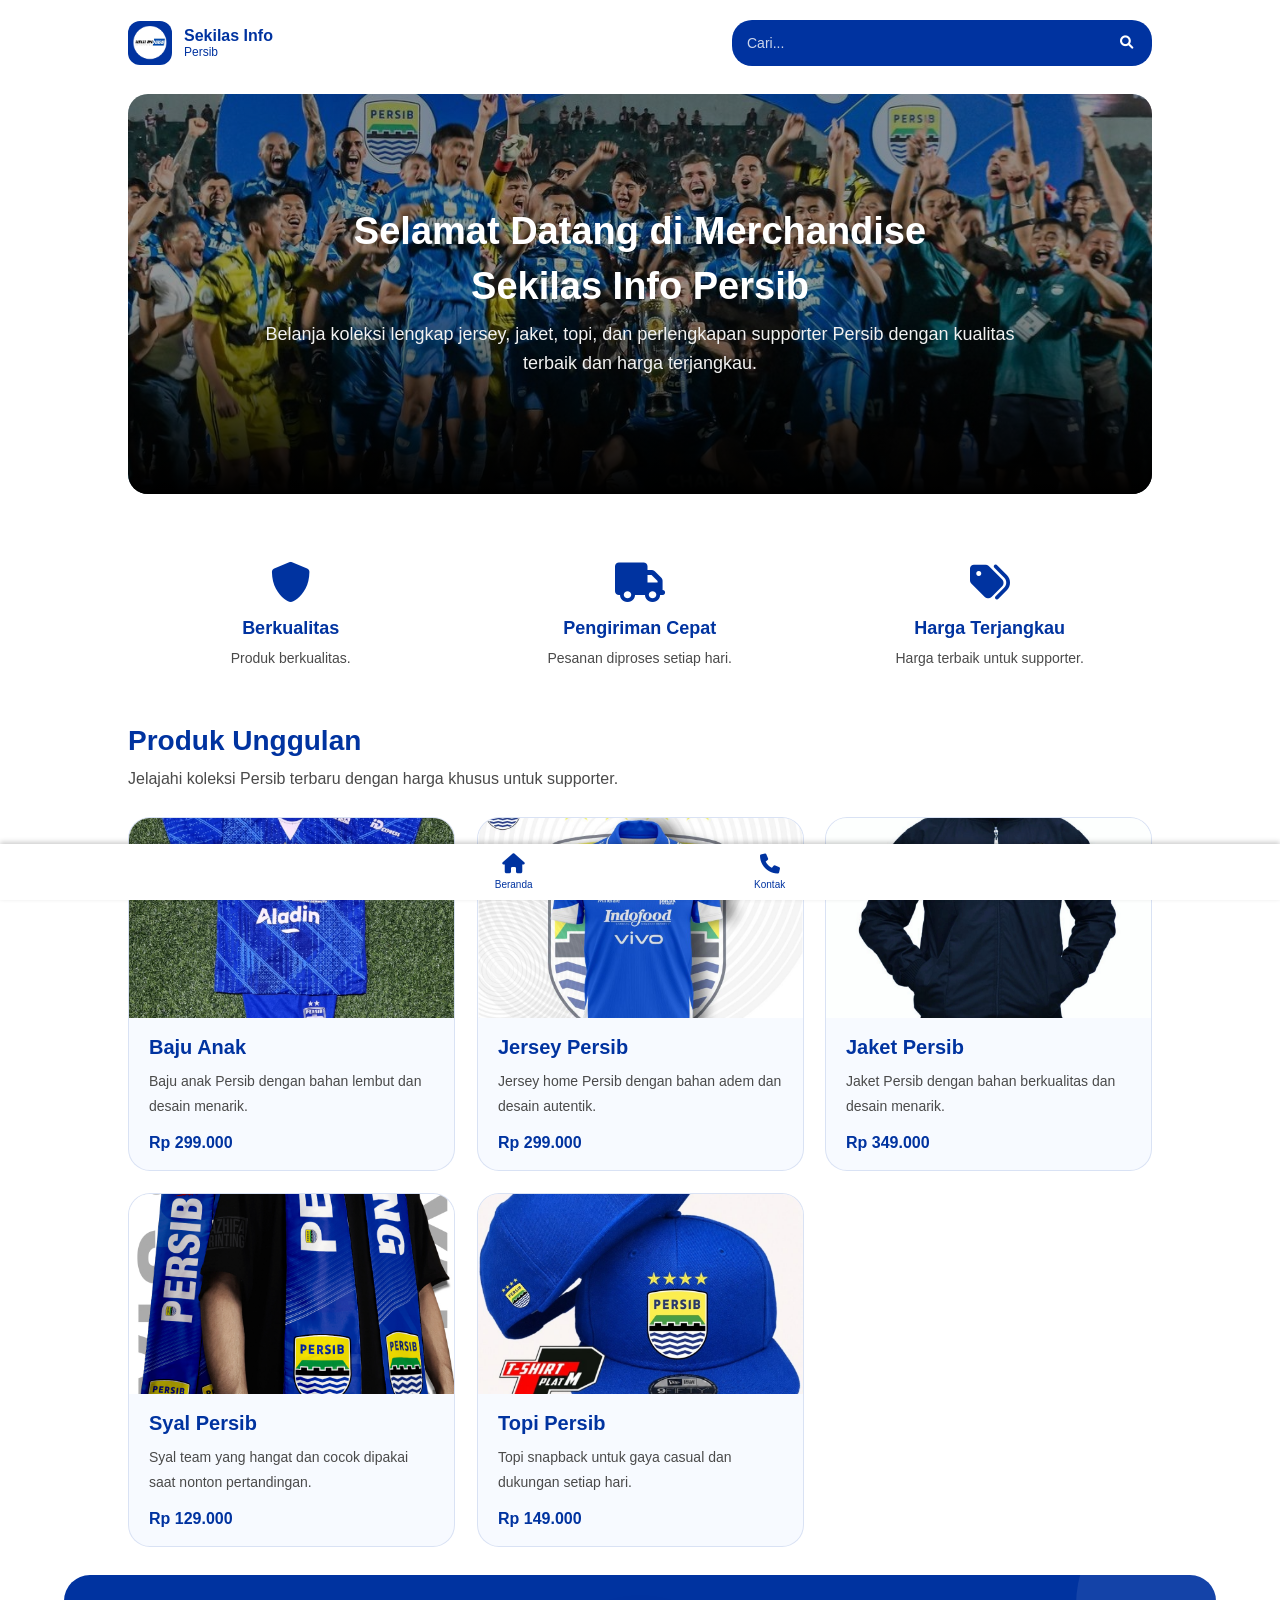
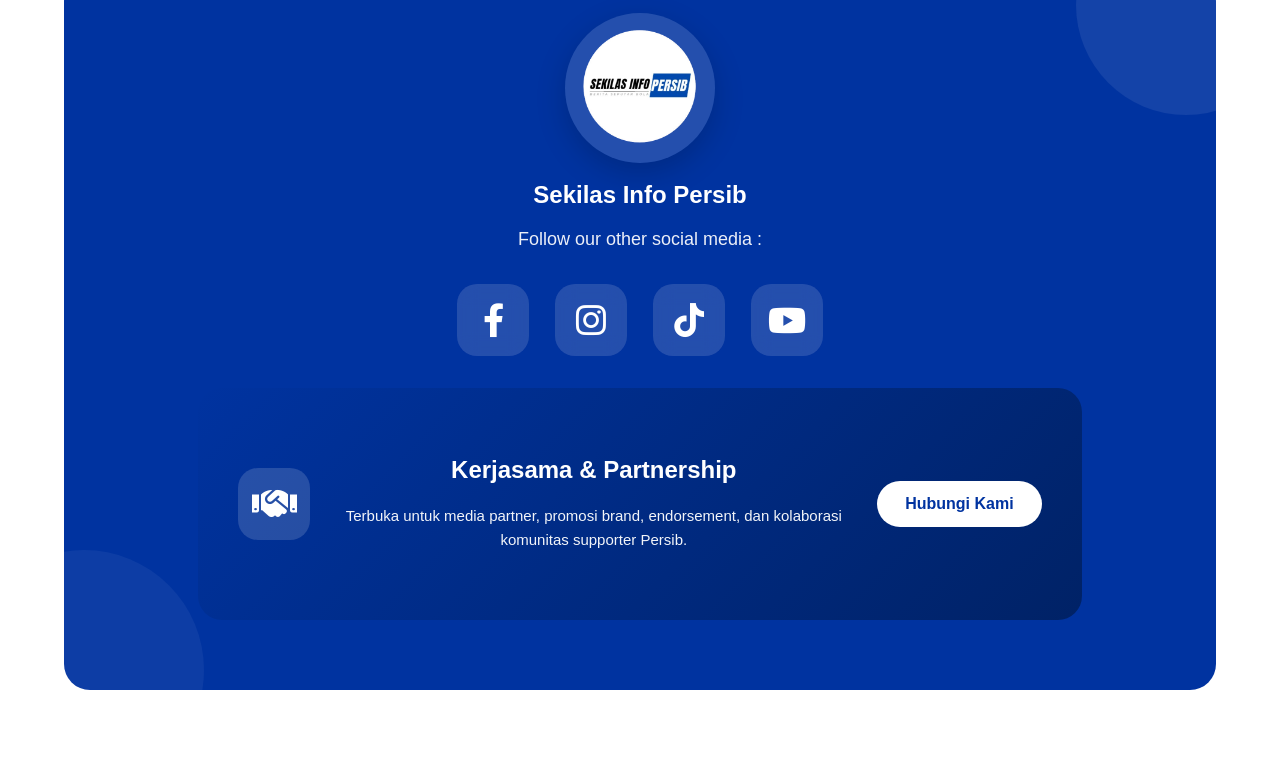
==== commit f5506f61: "first commit" ====
--- a/index.html
+++ b/index.html
@@ -6,6 +6,7 @@
     <meta name="viewport" content="width=device-width, initial-scale=1.0">
     <link rel="stylesheet" href="css/style.css">
     <link rel="stylesheet" href="css/contact.css">
+    <link rel="icon" href="img/Logo-SIP.png">
     <link rel="stylesheet" href="https://cdnjs.cloudflare.com/ajax/libs/font-awesome/6.0.0/css/all.min.css">
     <script src="script.js"></script>
     <title>Beranda - SIP</title>
@@ -136,20 +137,20 @@
         </div>
 
         <div class="social-icons">
+            <a href="#" target="_blank">
+                <i class="fab fa-facebook-f"></i>
+            </a>
+
             <a href="https://www.instagram.com/sekilas_infopersib/" target="_blank">
                 <i class="fab fa-instagram"></i>
             </a>
 
+            <a href="https://www.tiktok.com/@sekilas_infopersib" target="_blank">
+                <i class="fab fa-tiktok"></i>
+            </a>
+
             <a href="https://youtube.com/@sekilasinfopersib5685?si=5PVWWkWklufu5fL-" target="_blank">
                 <i class="fab fa-youtube"></i>
-            </a>
-
-            <a href="#" target="_blank">
-                <i class="fab fa-tiktok"></i>
-            </a>
-
-            <a href="#" target="_blank">
-                <i class="fab fa-facebook-f"></i>
             </a>
         </div>
         <section class="cta-section">
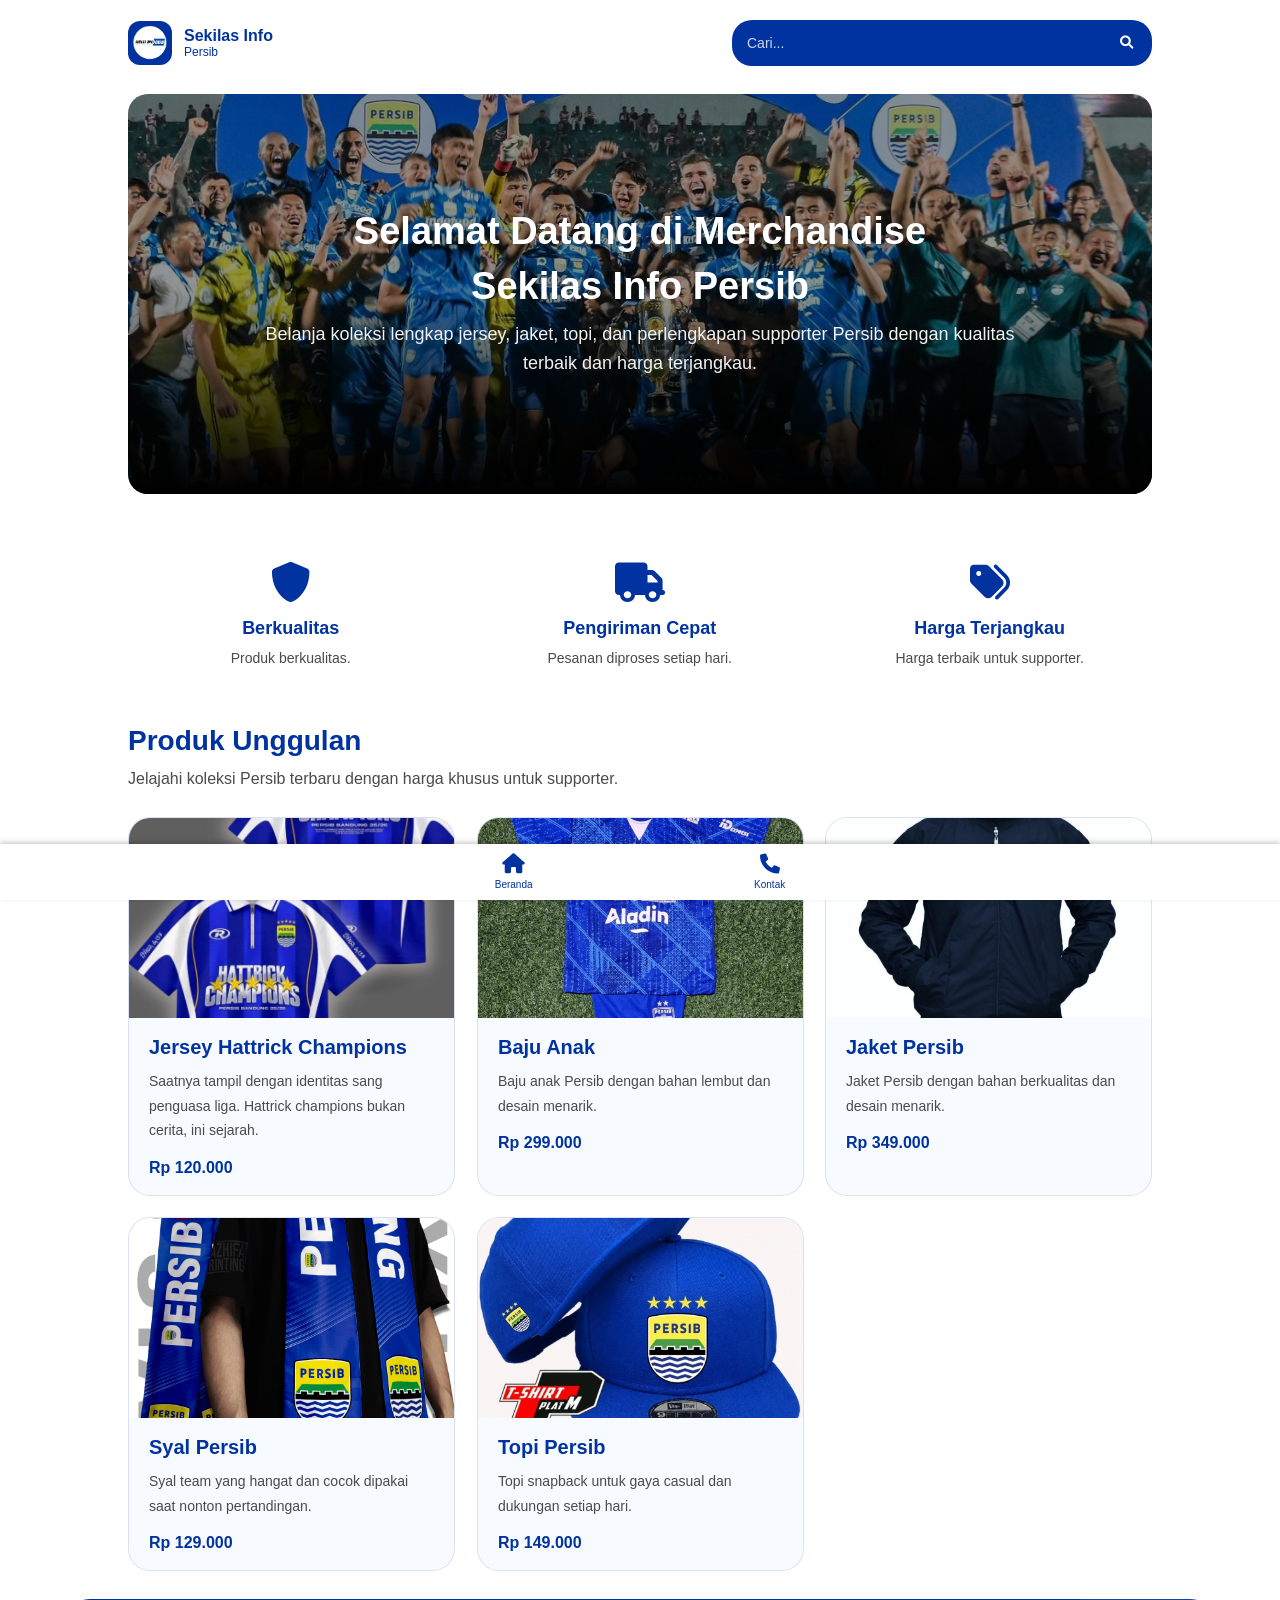
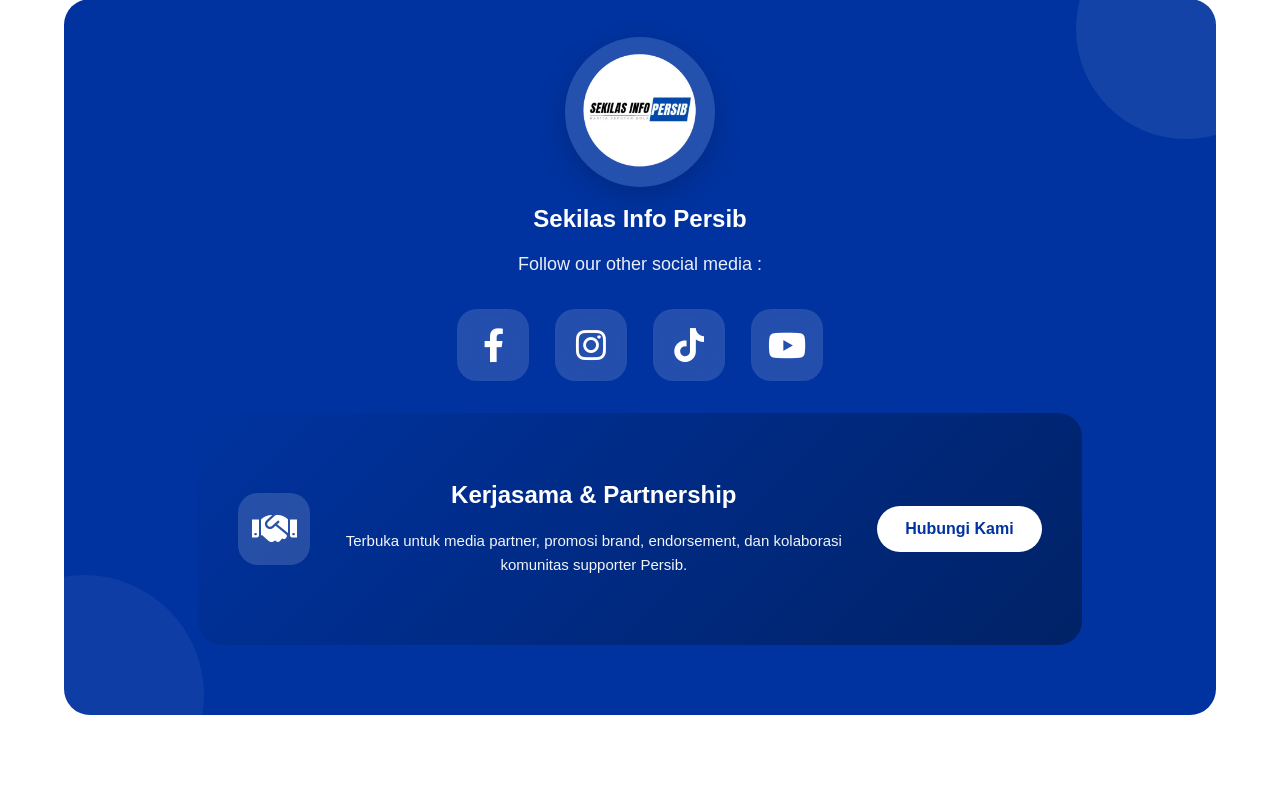
==== commit a6c9192d: "first commit" ====
--- a/index.html
+++ b/index.html
@@ -72,18 +72,18 @@
         </div>
 
         <div class="product-grid">
+            <a href="detail-jersey.html" class="product-card">
+                <img src="img/jersey-home.jpg" alt="Jersey Hattrick Champions" class="product-image">
+                <h3>Jersey Hattrick Champions</h3>
+                <p>Saatnya tampil dengan identitas sang penguasa liga. Hattrick champions bukan cerita, ini sejarah.</p>
+                <span class="product-price">Rp 120.000</span>
+            </a>
             <a href="detail-baju.html" class="product-card">
                 <img src="img/baju-anak.jpeg" alt="Baju Anak Persib" class="product-image">
                 <h3>Baju Anak</h3>
                 <p>Baju anak Persib dengan bahan lembut dan desain menarik.</p>
                 <span class="product-price">Rp 299.000</span>
             </a>
-            <a href="detail-jersey.html" class="product-card">
-                <img src="img/jersey-home.jpg" alt="Jersey Persib" class="product-image">
-                <h3>Jersey Persib</h3>
-                <p>Jersey home Persib dengan bahan adem dan desain autentik.</p>
-                <span class="product-price">Rp 299.000</span>
-            </a>
             <a href="detail-jaket.html" class="product-card">
                 <img src="img/jaket.jpg" alt="Jaket Persib" class="product-image">
                 <h3>Jaket Persib</h3>
@@ -137,7 +137,7 @@
         </div>
 
         <div class="social-icons">
-            <a href="#" target="_blank">
+            <a href="https://m.facebook.com/Sekilasinfopersib/" target="_blank">
                 <i class="fab fa-facebook-f"></i>
             </a>
 
--- a/css/style.css
+++ b/css/style.css
@@ -613,6 +613,7 @@
     align-items: center;
     padding: 10px 0;
     box-shadow: 0 -2px 5px rgba(0, 0, 0, 0.2);
+    z-index: 2;
 }
 
 .bottom-menu .container {
--- a/css/contact.css
+++ b/css/contact.css
@@ -14,6 +14,7 @@
     color: #fff;
     position: relative;
     overflow: hidden;
+    z-index: 1;
 }
 
 .social-section::before {
@@ -261,13 +262,11 @@
 .footer {
     width: 80%;
     margin: auto;
+    margin-top: 20px;
     background: #f7f8fc;
-
     border: 1px solid rgba(0, 0, 0, 0.06);
     border-radius: 28px;
-
     padding: 36px;
-
     position: relative;
     overflow: hidden;
 }
@@ -433,8 +432,7 @@
     }
 
     .footer {
-        width: 94%;
-        padding: 24px 18px;
+        width: 95%;
         border-radius: 22px;
     }
 
